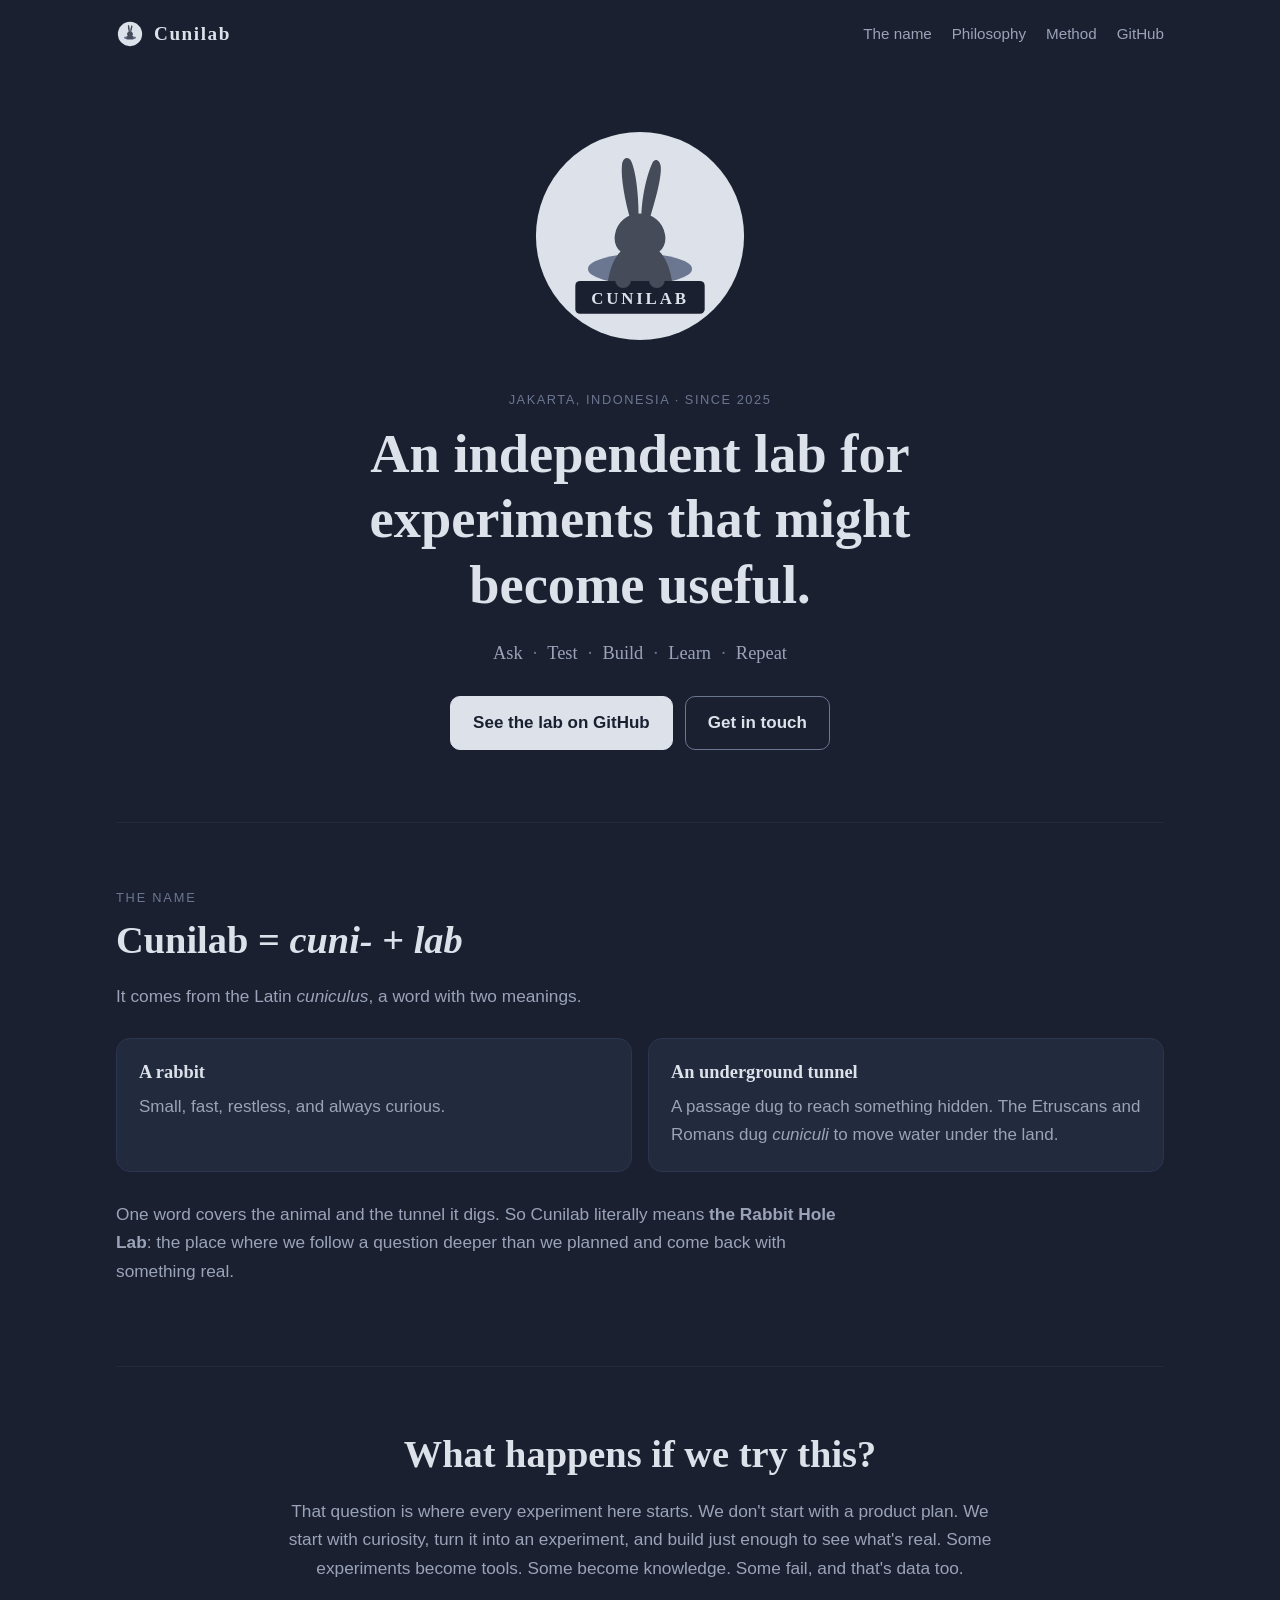
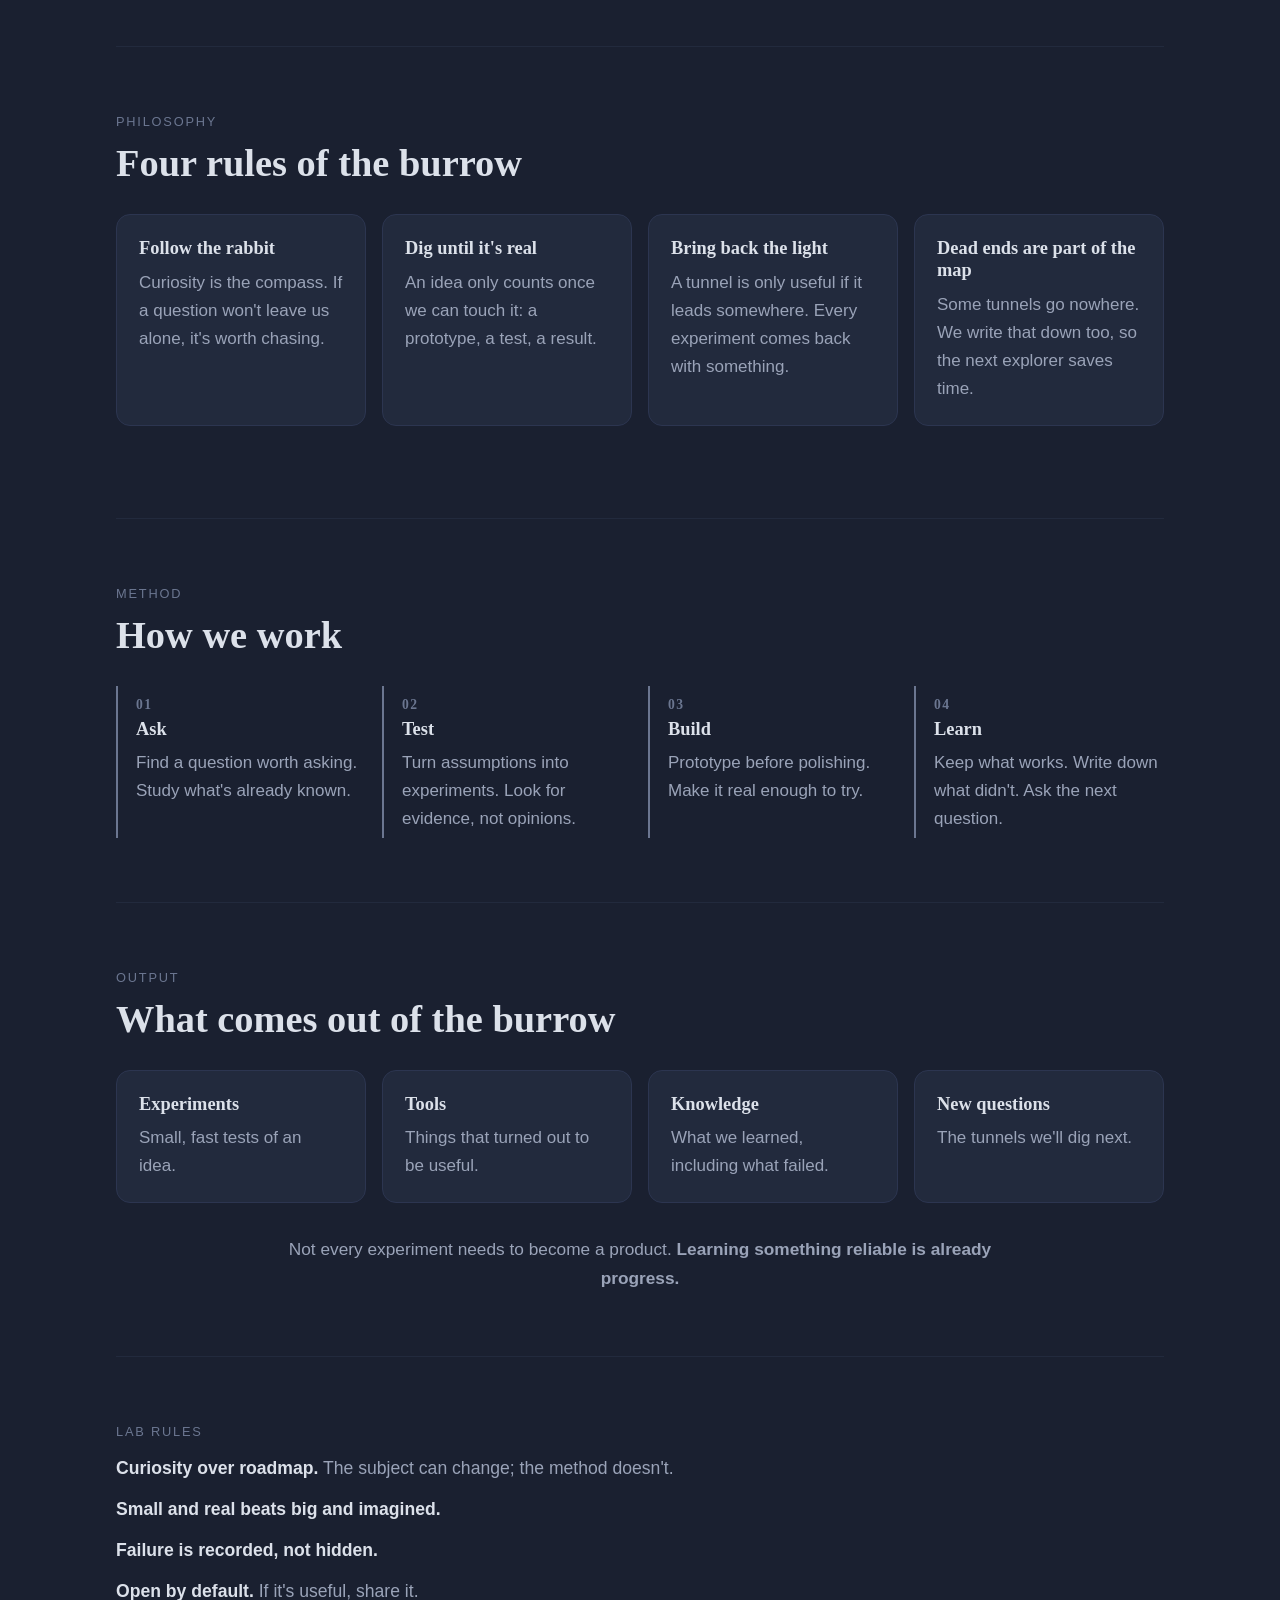
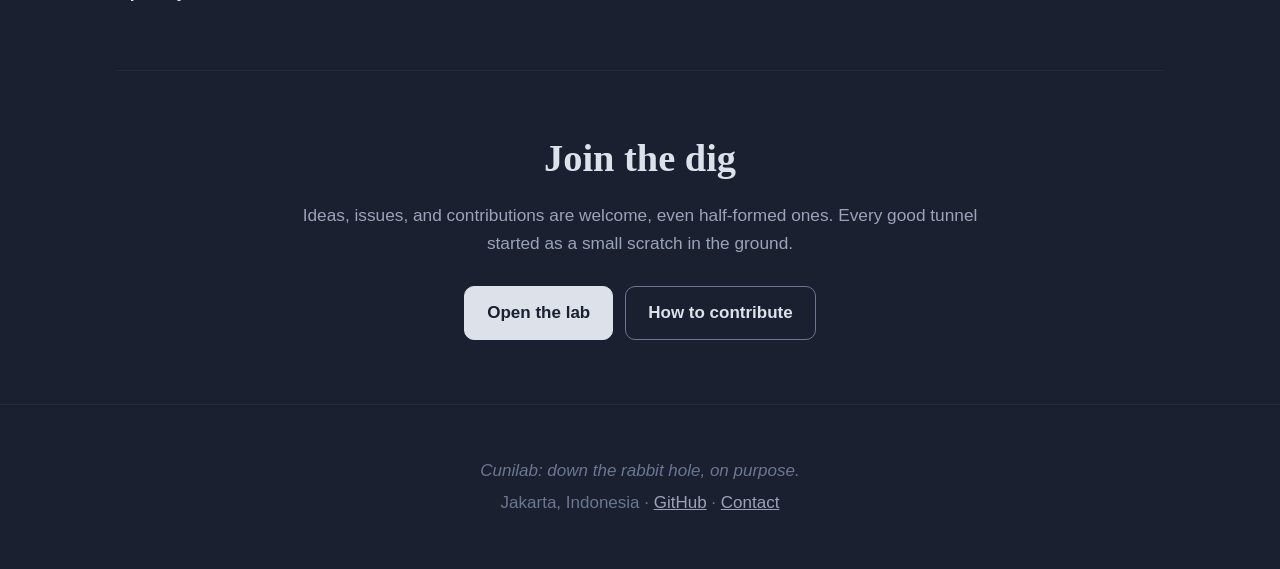
==== index.html @ 13db9ada "Replace Vellixia site with new Cunilab site Single static page built from the org profile: name mean" ====
<!DOCTYPE html>
<html lang="en">
<head>
  <meta charset="UTF-8" />
  <meta name="viewport" content="width=device-width, initial-scale=1.0" />
  <meta name="theme-color" content="#1A2030" />
  <title>Cunilab: down the rabbit hole, on purpose</title>
  <meta name="description" content="Cunilab is an independent lab for experiments that might become useful. Ask. Test. Build. Learn. Repeat." />
  <link rel="canonical" href="https://cunilab.github.io/" />
  <link rel="icon" type="image/svg+xml" href="./favicon.svg" />
  <link rel="apple-touch-icon" href="./apple-touch-icon.png" />

  <meta property="og:type" content="website" />
  <meta property="og:site_name" content="Cunilab" />
  <meta property="og:title" content="Cunilab: down the rabbit hole, on purpose" />
  <meta property="og:description" content="An independent lab for experiments that might become useful." />
  <meta property="og:image" content="https://cunilab.github.io/og.png" />
  <meta property="og:image:width" content="1200" />
  <meta property="og:image:height" content="630" />
  <meta property="og:url" content="https://cunilab.github.io/" />
  <meta name="twitter:card" content="summary_large_image" />

  <script type="application/ld+json">
  {
    "@context": "https://schema.org",
    "@type": "Organization",
    "name": "Cunilab",
    "url": "https://cunilab.github.io/",
    "logo": "https://cunilab.github.io/apple-touch-icon.png",
    "description": "An independent lab for experiments that might become useful.",
    "foundingDate": "2025",
    "foundingLocation": "Jakarta, Indonesia",
    "sameAs": ["https://github.com/cunilab"]
  }
  </script>

  <link rel="stylesheet" href="./styles.css" />
</head>
<body>
  <header class="nav">
    <a href="./" class="brand"><img src="./favicon.svg" alt="" width="28" height="28" /><span>Cunilab</span></a>
    <nav>
      <a href="#name">The name</a>
      <a href="#philosophy">Philosophy</a>
      <a href="#method">Method</a>
      <a href="https://github.com/cunilab" rel="noopener">GitHub</a>
    </nav>
  </header>

  <main>
    <section class="hero">
      <img src="./logo.svg" alt="Cunilab logo: a rabbit climbing out of its hole, holding the Cunilab sign" class="hero-logo" width="240" height="240" />
      <p class="eyebrow">Jakarta, Indonesia · Since 2025</p>
      <h1>An independent lab for experiments that might become&nbsp;useful.</h1>
      <p class="loop">Ask <span>·</span> Test <span>·</span> Build <span>·</span> Learn <span>·</span> Repeat</p>
      <div class="cta">
        <a class="btn primary" href="https://github.com/cunilab" rel="noopener">See the lab on GitHub</a>
        <a class="btn" href="mailto:andresholivin01@gmail.com">Get in touch</a>
      </div>
    </section>

    <section id="name" class="section">
      <p class="label">The name</p>
      <h2>Cunilab = <em>cuni-</em> + <em>lab</em></h2>
      <p class="lead">It comes from the Latin <em>cuniculus</em>, a word with two meanings.</p>
      <div class="pair">
        <article class="card">
          <h3>A rabbit</h3>
          <p>Small, fast, restless, and always curious.</p>
        </article>
        <article class="card">
          <h3>An underground tunnel</h3>
          <p>A passage dug to reach something hidden. The Etruscans and Romans dug <em>cuniculi</em> to move water under the land.</p>
        </article>
      </div>
      <p class="lead">One word covers the animal and the tunnel it digs. So Cunilab literally means <strong>the Rabbit Hole Lab</strong>: the place where we follow a question deeper than we planned and come back with something real.</p>
    </section>

    <section class="section quote">
      <h2>What happens if we try this?</h2>
      <p class="lead">That question is where every experiment here starts. We don't start with a product plan. We start with curiosity, turn it into an experiment, and build just enough to see what's real. Some experiments become tools. Some become knowledge. Some fail, and that's data too.</p>
    </section>

    <section id="philosophy" class="section">
      <p class="label">Philosophy</p>
      <h2>Four rules of the burrow</h2>
      <div class="grid four">
        <article class="card"><h3>Follow the rabbit</h3><p>Curiosity is the compass. If a question won't leave us alone, it's worth chasing.</p></article>
        <article class="card"><h3>Dig until it's real</h3><p>An idea only counts once we can touch it: a prototype, a test, a result.</p></article>
        <article class="card"><h3>Bring back the light</h3><p>A tunnel is only useful if it leads somewhere. Every experiment comes back with something.</p></article>
        <article class="card"><h3>Dead ends are part of the map</h3><p>Some tunnels go nowhere. We write that down too, so the next explorer saves time.</p></article>
      </div>
    </section>

    <section id="method" class="section">
      <p class="label">Method</p>
      <h2>How we work</h2>
      <ol class="steps">
        <li><span>01</span><h3>Ask</h3><p>Find a question worth asking. Study what's already known.</p></li>
        <li><span>02</span><h3>Test</h3><p>Turn assumptions into experiments. Look for evidence, not opinions.</p></li>
        <li><span>03</span><h3>Build</h3><p>Prototype before polishing. Make it real enough to try.</p></li>
        <li><span>04</span><h3>Learn</h3><p>Keep what works. Write down what didn't. Ask the next question.</p></li>
      </ol>
    </section>

    <section class="section">
      <p class="label">Output</p>
      <h2>What comes out of the burrow</h2>
      <div class="grid four">
        <article class="card"><h3>Experiments</h3><p>Small, fast tests of an idea.</p></article>
        <article class="card"><h3>Tools</h3><p>Things that turned out to be useful.</p></article>
        <article class="card"><h3>Knowledge</h3><p>What we learned, including what failed.</p></article>
        <article class="card"><h3>New questions</h3><p>The tunnels we'll dig next.</p></article>
      </div>
      <p class="lead center">Not every experiment needs to become a product. <strong>Learning something reliable is already progress.</strong></p>
    </section>

    <section class="section">
      <p class="label">Lab rules</p>
      <ul class="rules">
        <li><strong>Curiosity over roadmap.</strong> The subject can change; the method doesn't.</li>
        <li><strong>Small and real beats big and imagined.</strong></li>
        <li><strong>Failure is recorded, not hidden.</strong></li>
        <li><strong>Open by default.</strong> If it's useful, share it.</li>
      </ul>
    </section>

    <section class="section join">
      <h2>Join the dig</h2>
      <p class="lead">Ideas, issues, and contributions are welcome, even half-formed ones. Every good tunnel started as a small scratch in the ground.</p>
      <div class="cta">
        <a class="btn primary" href="https://github.com/cunilab" rel="noopener">Open the lab</a>
        <a class="btn" href="https://github.com/cunilab/.github/blob/main/CONTRIBUTING.md" rel="noopener">How to contribute</a>
      </div>
    </section>
  </main>

  <footer class="footer">
    <p><em>Cunilab: down the rabbit hole, on purpose.</em></p>
    <p>Jakarta, Indonesia · <a href="https://github.com/cunilab" rel="noopener">GitHub</a> · <a href="mailto:andresholivin01@gmail.com">Contact</a></p>
  </footer>
</body>
</html>
---- styles.css ----
:root {
  --slate: #1A2030;
  --slate-2: #222a3d;
  --silver: #DCE1EA;
  --grey: #6B7690;
  --graphite: #454B59;
  --muted: #9AA3B8;
  --serif: Georgia, "Times New Roman", serif;
  --sans: -apple-system, BlinkMacSystemFont, "Segoe UI", Roboto, sans-serif;
}

* { box-sizing: border-box; }
html { scroll-behavior: smooth; }
body {
  margin: 0;
  background: var(--slate);
  color: var(--silver);
  font: 17px/1.65 var(--sans);
}
a { color: var(--silver); }
h1, h2, h3 { font-family: var(--serif); line-height: 1.2; margin: 0 0 .5em; }
h2 { font-size: clamp(1.7rem, 4vw, 2.4rem); }
h3 { font-size: 1.15rem; }
em { font-style: italic; }

.nav {
  display: flex; justify-content: space-between; align-items: center;
  max-width: 1080px; margin: 0 auto; padding: 20px 16px;
}
.brand { display: flex; gap: 10px; align-items: center; text-decoration: none; font: bold 1.2rem var(--serif); letter-spacing: .08em; }
.nav nav { display: flex; gap: 20px; flex-wrap: wrap; }
.nav nav a { text-decoration: none; color: var(--muted); font-size: .95rem; }
.nav nav a:hover { color: var(--silver); }

main { max-width: 1080px; margin: 0 auto; padding: 0 16px; }

.hero { text-align: center; padding: 48px 0 72px; }
.hero-logo { width: min(240px, 60vw); height: auto; }
.eyebrow { color: var(--grey); letter-spacing: .12em; text-transform: uppercase; font-size: .8rem; margin: 24px 0 12px; }
.hero h1 { font-size: clamp(2rem, 5.5vw, 3.4rem); max-width: 820px; margin: 0 auto 20px; }
.loop { font-family: var(--serif); font-size: 1.15rem; color: var(--muted); }
.loop span { color: var(--grey); margin: 0 .3em; }

.cta { display: flex; gap: 12px; justify-content: center; flex-wrap: wrap; margin-top: 28px; }
.btn {
  display: inline-block; padding: 12px 22px; border-radius: 10px;
  border: 1px solid var(--grey); text-decoration: none; font-weight: 600;
}
.btn.primary { background: var(--silver); color: var(--slate); border-color: var(--silver); }
.btn:hover { border-color: var(--silver); }

.section { padding: 64px 0; border-top: 1px solid var(--slate-2); }
.label { color: var(--grey); letter-spacing: .14em; text-transform: uppercase; font-size: .8rem; margin: 0 0 8px; }
.lead { color: var(--muted); max-width: 720px; font-size: 1.08rem; }
.center { text-align: center; margin: 32px auto 0; }

.quote, .join { text-align: center; }
.quote .lead, .join .lead { margin: 0 auto; }

.pair, .grid { display: grid; gap: 16px; margin: 28px 0; }
.pair { grid-template-columns: repeat(auto-fit, minmax(260px, 1fr)); }
.grid.four { grid-template-columns: repeat(auto-fit, minmax(220px, 1fr)); }
.card {
  background: var(--slate-2); border: 1px solid #2c3550;
  border-radius: 14px; padding: 22px;
}
.card p { color: var(--muted); margin: 0; }

.steps {
  list-style: none; padding: 0; margin: 28px 0 0;
  display: grid; gap: 16px; grid-template-columns: repeat(auto-fit, minmax(220px, 1fr));
}
.steps li { border-left: 2px solid var(--grey); padding: 4px 0 4px 18px; }
.steps span { font: bold .85rem var(--serif); color: var(--grey); letter-spacing: .1em; }
.steps p { color: var(--muted); margin: 0; }

.rules { list-style: none; padding: 0; margin: 12px 0 0; display: grid; gap: 12px; }
.rules li { font-size: 1.1rem; color: var(--muted); }
.rules strong { color: var(--silver); }

.footer { text-align: center; color: var(--grey); padding: 48px 16px; border-top: 1px solid var(--slate-2); }
.footer p { margin: 4px 0; }
.footer a { color: var(--muted); }

.error { min-height: 80vh; display: grid; place-items: center; text-align: center; padding: 16px; }
.error img { width: 160px; height: auto; }

@media (max-width: 600px) {
  .nav nav a:not(:last-child) { display: none; }
  .hero { padding-top: 24px; }
}
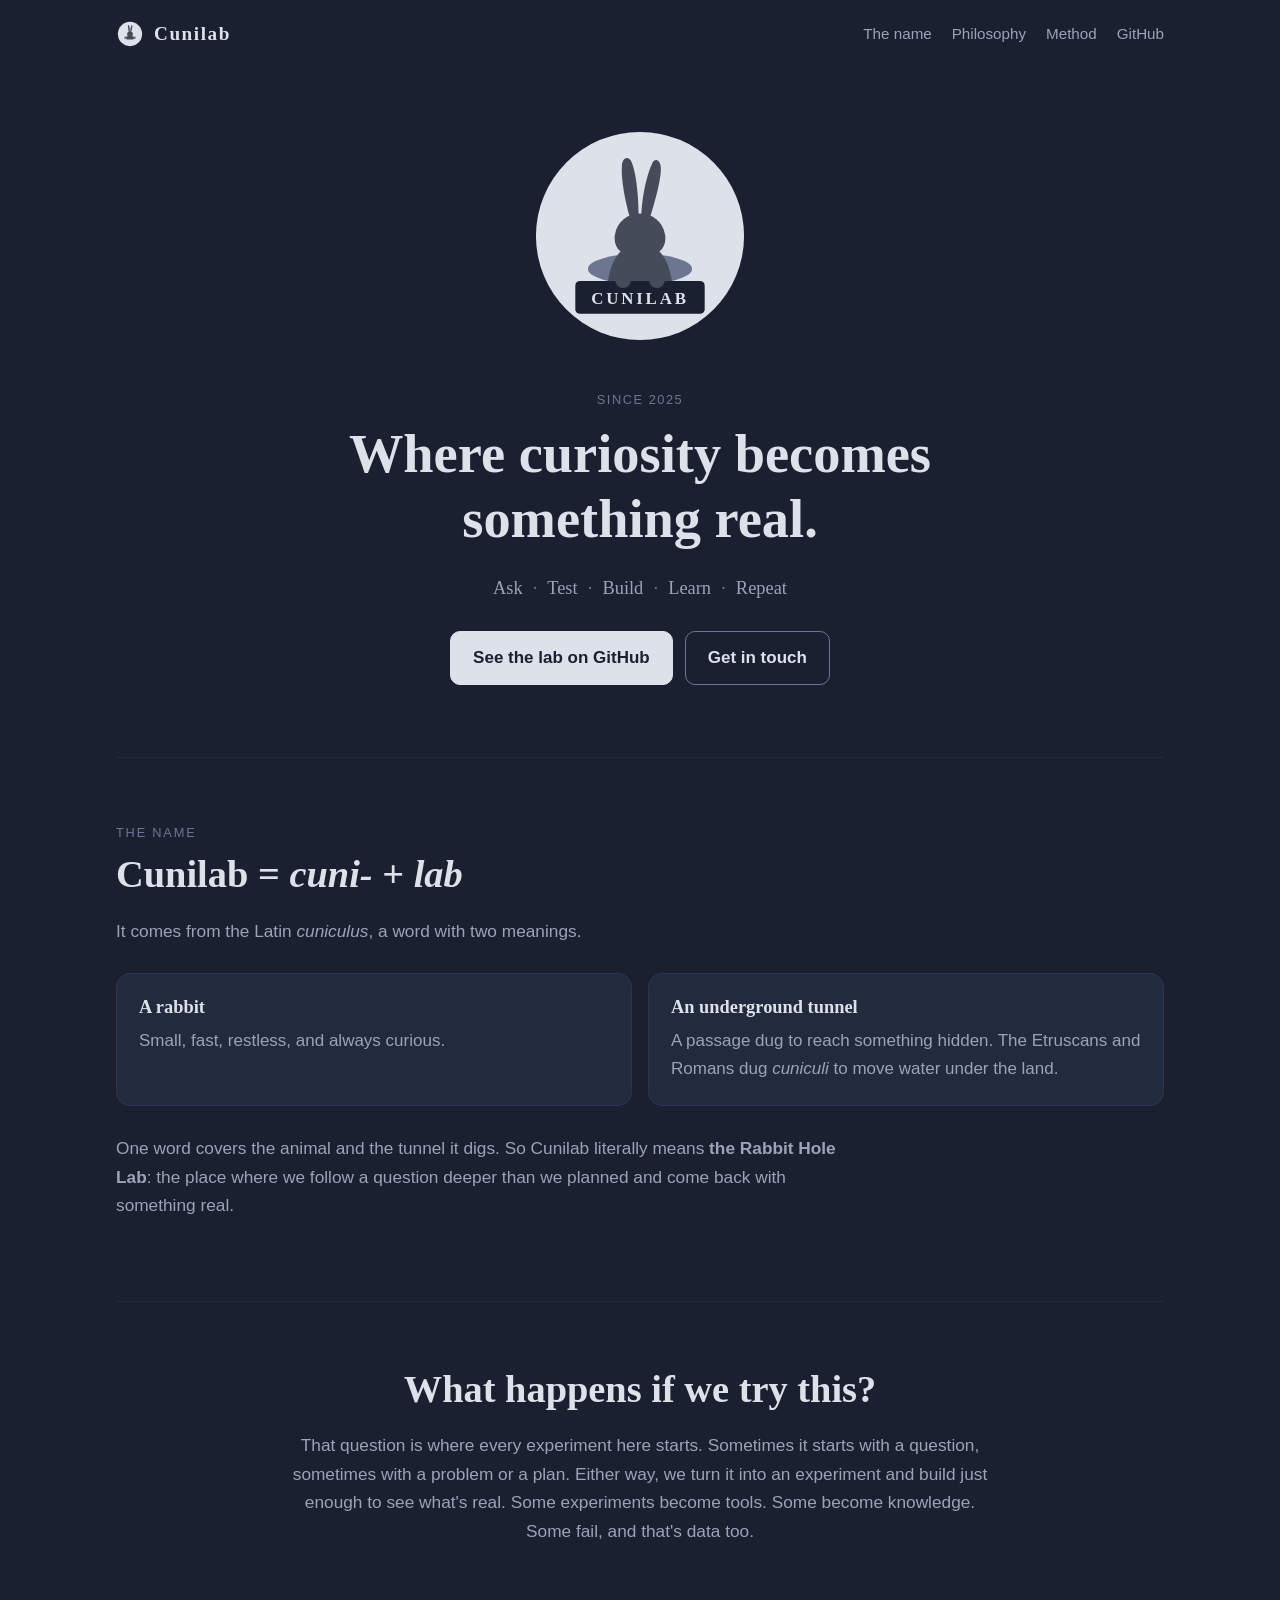
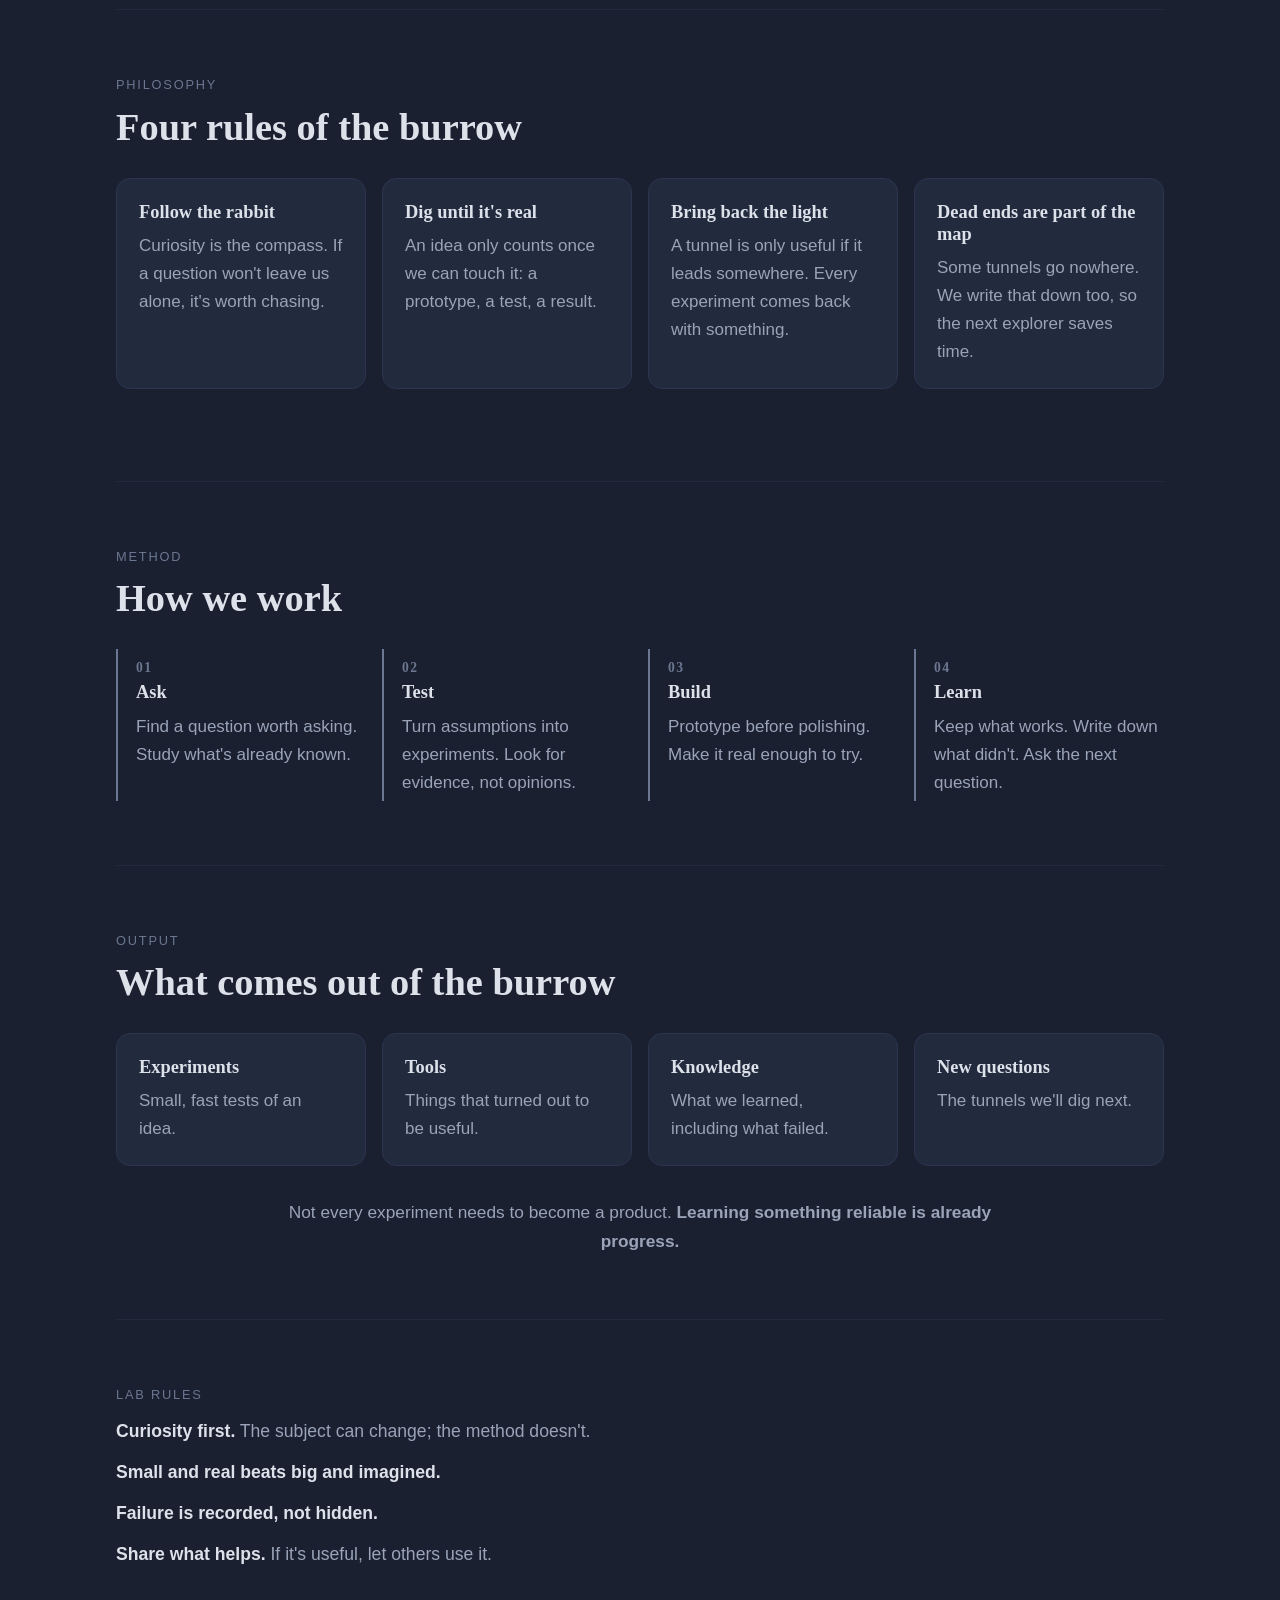
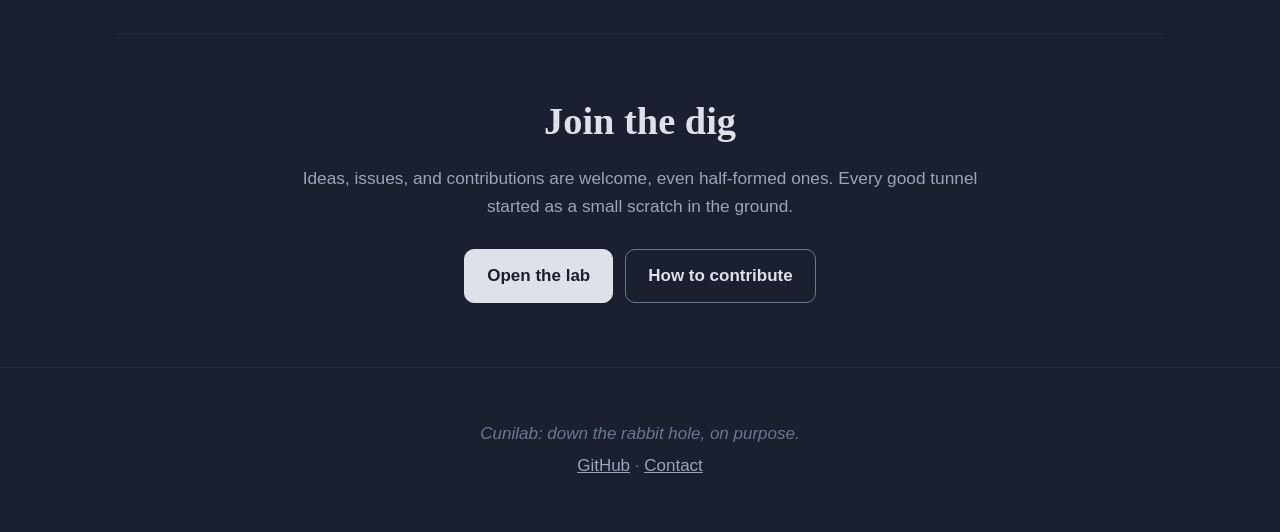
==== commit faf56730: "Broaden wording to stay open to any future direction Drop "independent" and the location, use the ne" ====
--- a/index.html
+++ b/index.html
@@ -5,7 +5,7 @@
   <meta name="viewport" content="width=device-width, initial-scale=1.0" />
   <meta name="theme-color" content="#1A2030" />
   <title>Cunilab: down the rabbit hole, on purpose</title>
-  <meta name="description" content="Cunilab is an independent lab for experiments that might become useful. Ask. Test. Build. Learn. Repeat." />
+  <meta name="description" content="Cunilab: where curiosity becomes something real. Ask. Test. Build. Learn. Repeat." />
   <link rel="canonical" href="https://cunilab.github.io/" />
   <link rel="icon" type="image/svg+xml" href="./favicon.svg" />
   <link rel="apple-touch-icon" href="./apple-touch-icon.png" />
@@ -13,7 +13,7 @@
   <meta property="og:type" content="website" />
   <meta property="og:site_name" content="Cunilab" />
   <meta property="og:title" content="Cunilab: down the rabbit hole, on purpose" />
-  <meta property="og:description" content="An independent lab for experiments that might become useful." />
+  <meta property="og:description" content="Where curiosity becomes something real." />
   <meta property="og:image" content="https://cunilab.github.io/og.png" />
   <meta property="og:image:width" content="1200" />
   <meta property="og:image:height" content="630" />
@@ -27,9 +27,8 @@
     "name": "Cunilab",
     "url": "https://cunilab.github.io/",
     "logo": "https://cunilab.github.io/apple-touch-icon.png",
-    "description": "An independent lab for experiments that might become useful.",
+    "description": "Where curiosity becomes something real.",
     "foundingDate": "2025",
-    "foundingLocation": "Jakarta, Indonesia",
     "sameAs": ["https://github.com/cunilab"]
   }
   </script>
@@ -50,8 +49,8 @@
   <main>
     <section class="hero">
       <img src="./logo.svg" alt="Cunilab logo: a rabbit climbing out of its hole, holding the Cunilab sign" class="hero-logo" width="240" height="240" />
-      <p class="eyebrow">Jakarta, Indonesia · Since 2025</p>
-      <h1>An independent lab for experiments that might become&nbsp;useful.</h1>
+      <p class="eyebrow">Since 2025</p>
+      <h1>Where curiosity becomes something&nbsp;real.</h1>
       <p class="loop">Ask <span>·</span> Test <span>·</span> Build <span>·</span> Learn <span>·</span> Repeat</p>
       <div class="cta">
         <a class="btn primary" href="https://github.com/cunilab" rel="noopener">See the lab on GitHub</a>
@@ -78,7 +77,7 @@
 
     <section class="section quote">
       <h2>What happens if we try this?</h2>
-      <p class="lead">That question is where every experiment here starts. We don't start with a product plan. We start with curiosity, turn it into an experiment, and build just enough to see what's real. Some experiments become tools. Some become knowledge. Some fail, and that's data too.</p>
+      <p class="lead">That question is where every experiment here starts. Sometimes it starts with a question, sometimes with a problem or a plan. Either way, we turn it into an experiment and build just enough to see what's real. Some experiments become tools. Some become knowledge. Some fail, and that's data too.</p>
     </section>
 
     <section id="philosophy" class="section">
@@ -118,10 +117,10 @@
     <section class="section">
       <p class="label">Lab rules</p>
       <ul class="rules">
-        <li><strong>Curiosity over roadmap.</strong> The subject can change; the method doesn't.</li>
+        <li><strong>Curiosity first.</strong> The subject can change; the method doesn't.</li>
         <li><strong>Small and real beats big and imagined.</strong></li>
         <li><strong>Failure is recorded, not hidden.</strong></li>
-        <li><strong>Open by default.</strong> If it's useful, share it.</li>
+        <li><strong>Share what helps.</strong> If it's useful, let others use it.</li>
       </ul>
     </section>
 
@@ -137,7 +136,7 @@
 
   <footer class="footer">
     <p><em>Cunilab: down the rabbit hole, on purpose.</em></p>
-    <p>Jakarta, Indonesia · <a href="https://github.com/cunilab" rel="noopener">GitHub</a> · <a href="mailto:andresholivin01@gmail.com">Contact</a></p>
+    <p><a href="https://github.com/cunilab" rel="noopener">GitHub</a> · <a href="mailto:andresholivin01@gmail.com">Contact</a></p>
   </footer>
 </body>
 </html>
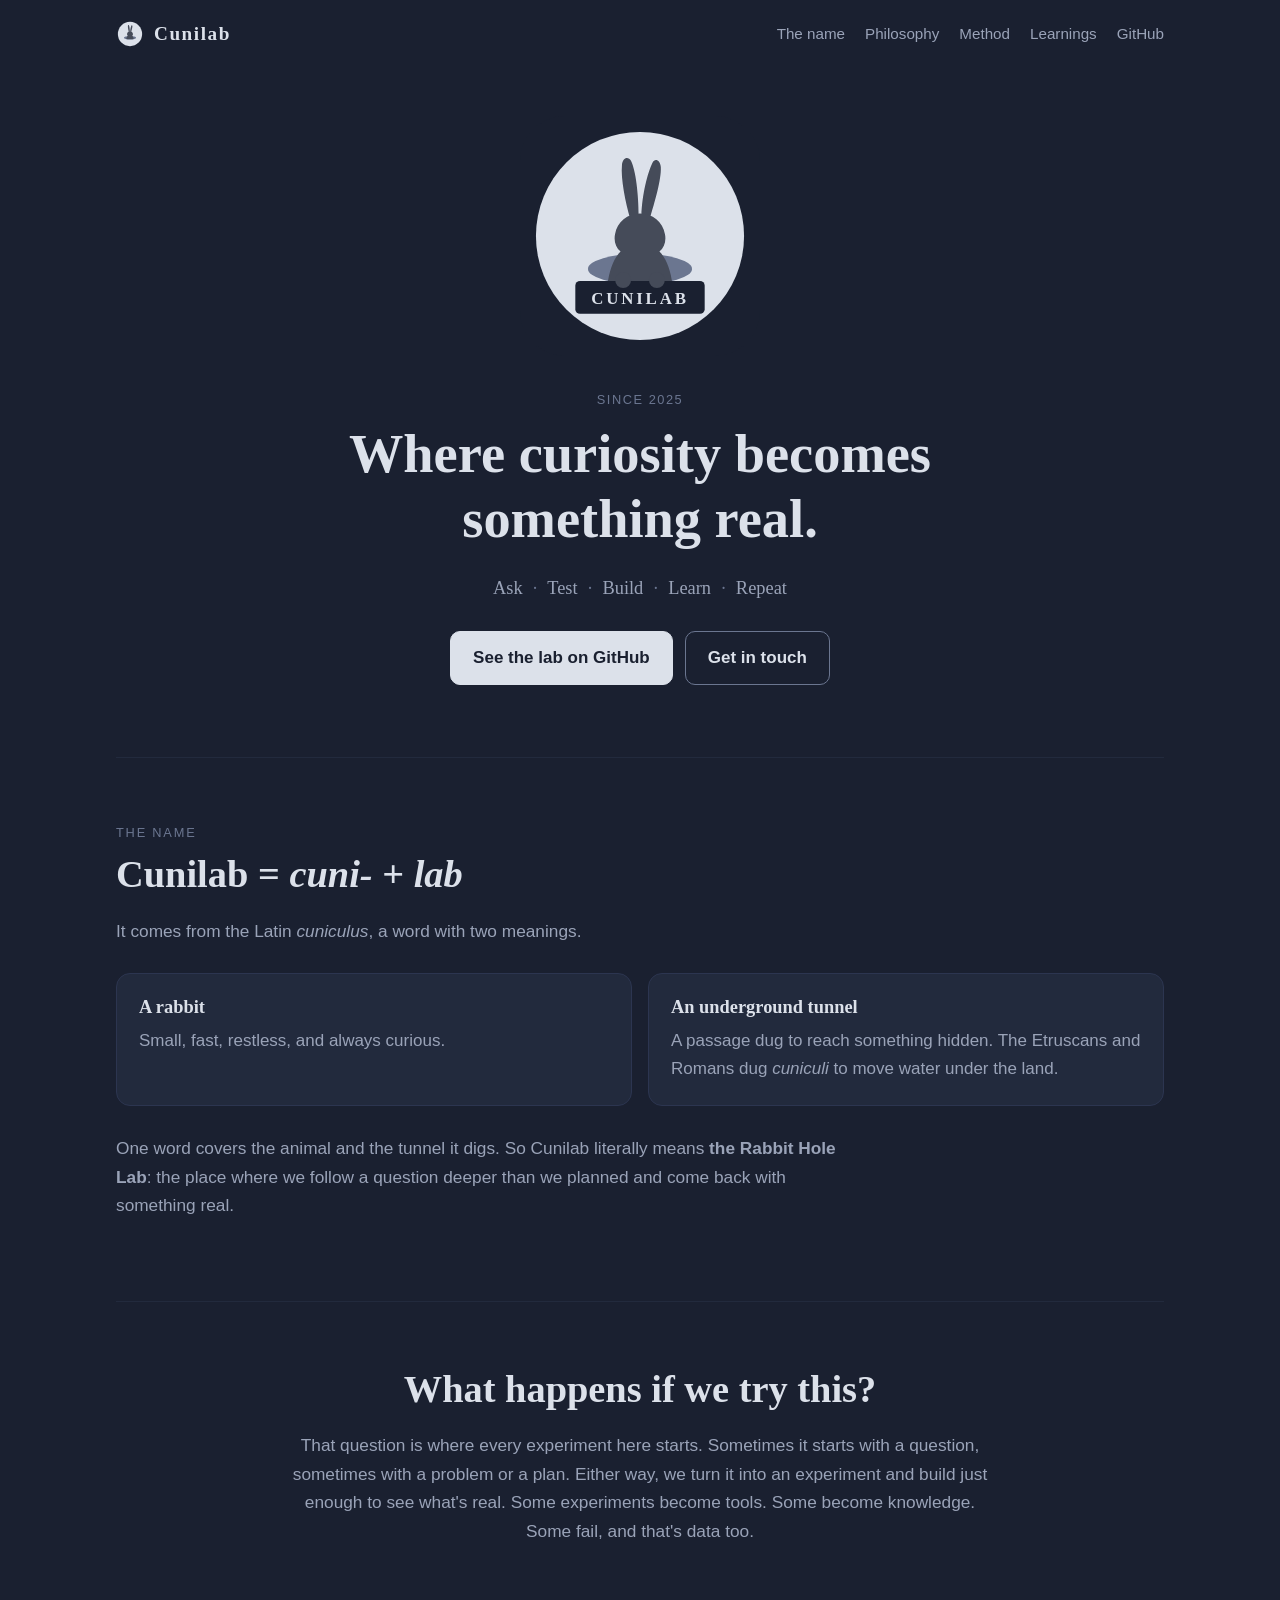
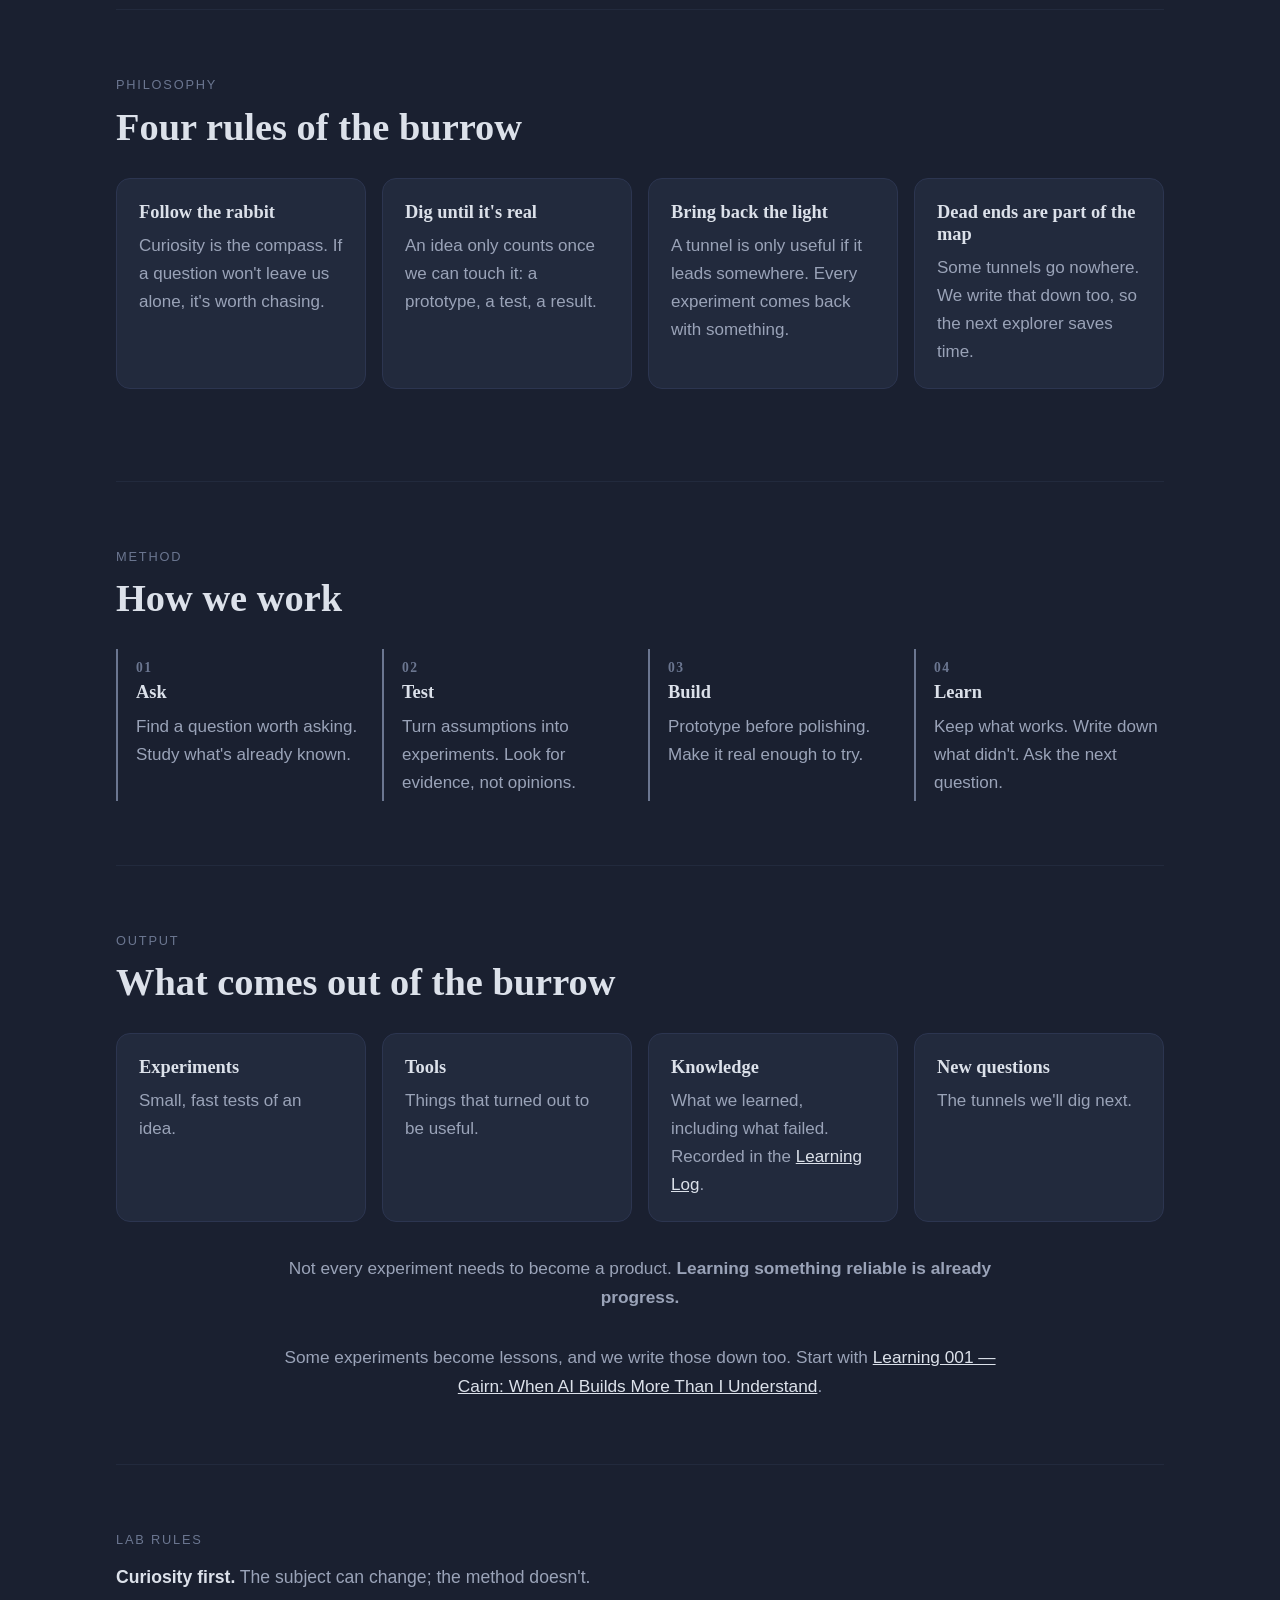
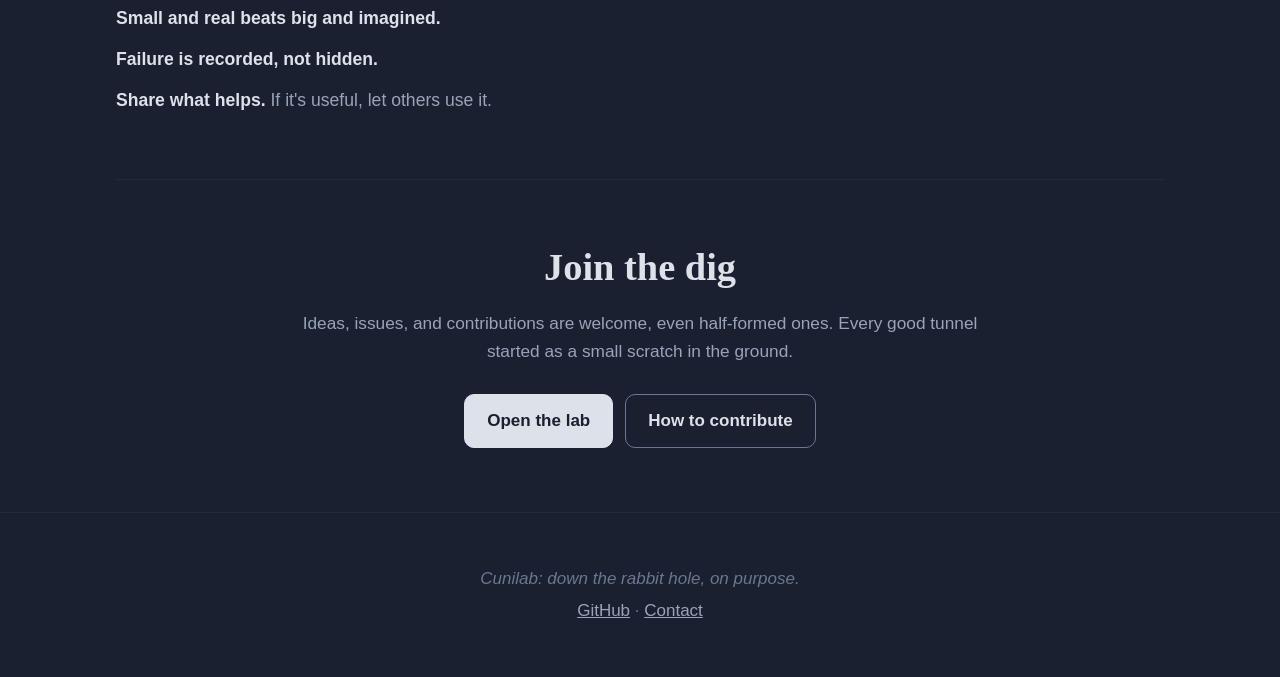
==== commit 599bc96a: "feat: add Cunilab Learning Log and Cairn retrospective - Add /learnings/ index and Learning 001: Cai" ====
--- a/index.html
+++ b/index.html
@@ -42,6 +42,7 @@
       <a href="#name">The name</a>
       <a href="#philosophy">Philosophy</a>
       <a href="#method">Method</a>
+      <a href="./learnings/">Learnings</a>
       <a href="https://github.com/cunilab" rel="noopener">GitHub</a>
     </nav>
   </header>
@@ -108,10 +109,11 @@
       <div class="grid four">
         <article class="card"><h3>Experiments</h3><p>Small, fast tests of an idea.</p></article>
         <article class="card"><h3>Tools</h3><p>Things that turned out to be useful.</p></article>
-        <article class="card"><h3>Knowledge</h3><p>What we learned, including what failed.</p></article>
+        <article class="card"><h3>Knowledge</h3><p>What we learned, including what failed. Recorded in the <a href="./learnings/">Learning Log</a>.</p></article>
         <article class="card"><h3>New questions</h3><p>The tunnels we'll dig next.</p></article>
       </div>
       <p class="lead center">Not every experiment needs to become a product. <strong>Learning something reliable is already progress.</strong></p>
+      <p class="lead center">Some experiments become lessons, and we write those down too. Start with <a href="./learnings/cairn-ai-overdelegation.html">Learning 001 — Cairn: When AI Builds More Than I Understand</a>.</p>
     </section>
 
     <section class="section">
--- a/styles.css
+++ b/styles.css
@@ -65,6 +65,7 @@
   border-radius: 14px; padding: 22px;
 }
 .card p { color: var(--muted); margin: 0; }
+.card h2 { font-size: 1.3rem; }
 
 .steps {
   list-style: none; padding: 0; margin: 28px 0 0;
@@ -86,6 +87,6 @@
 .error img { width: 160px; height: auto; }
 
 @media (max-width: 600px) {
-  .nav nav a:not(:last-child) { display: none; }
+  .nav nav a[href*="#"] { display: none; }
   .hero { padding-top: 24px; }
 }
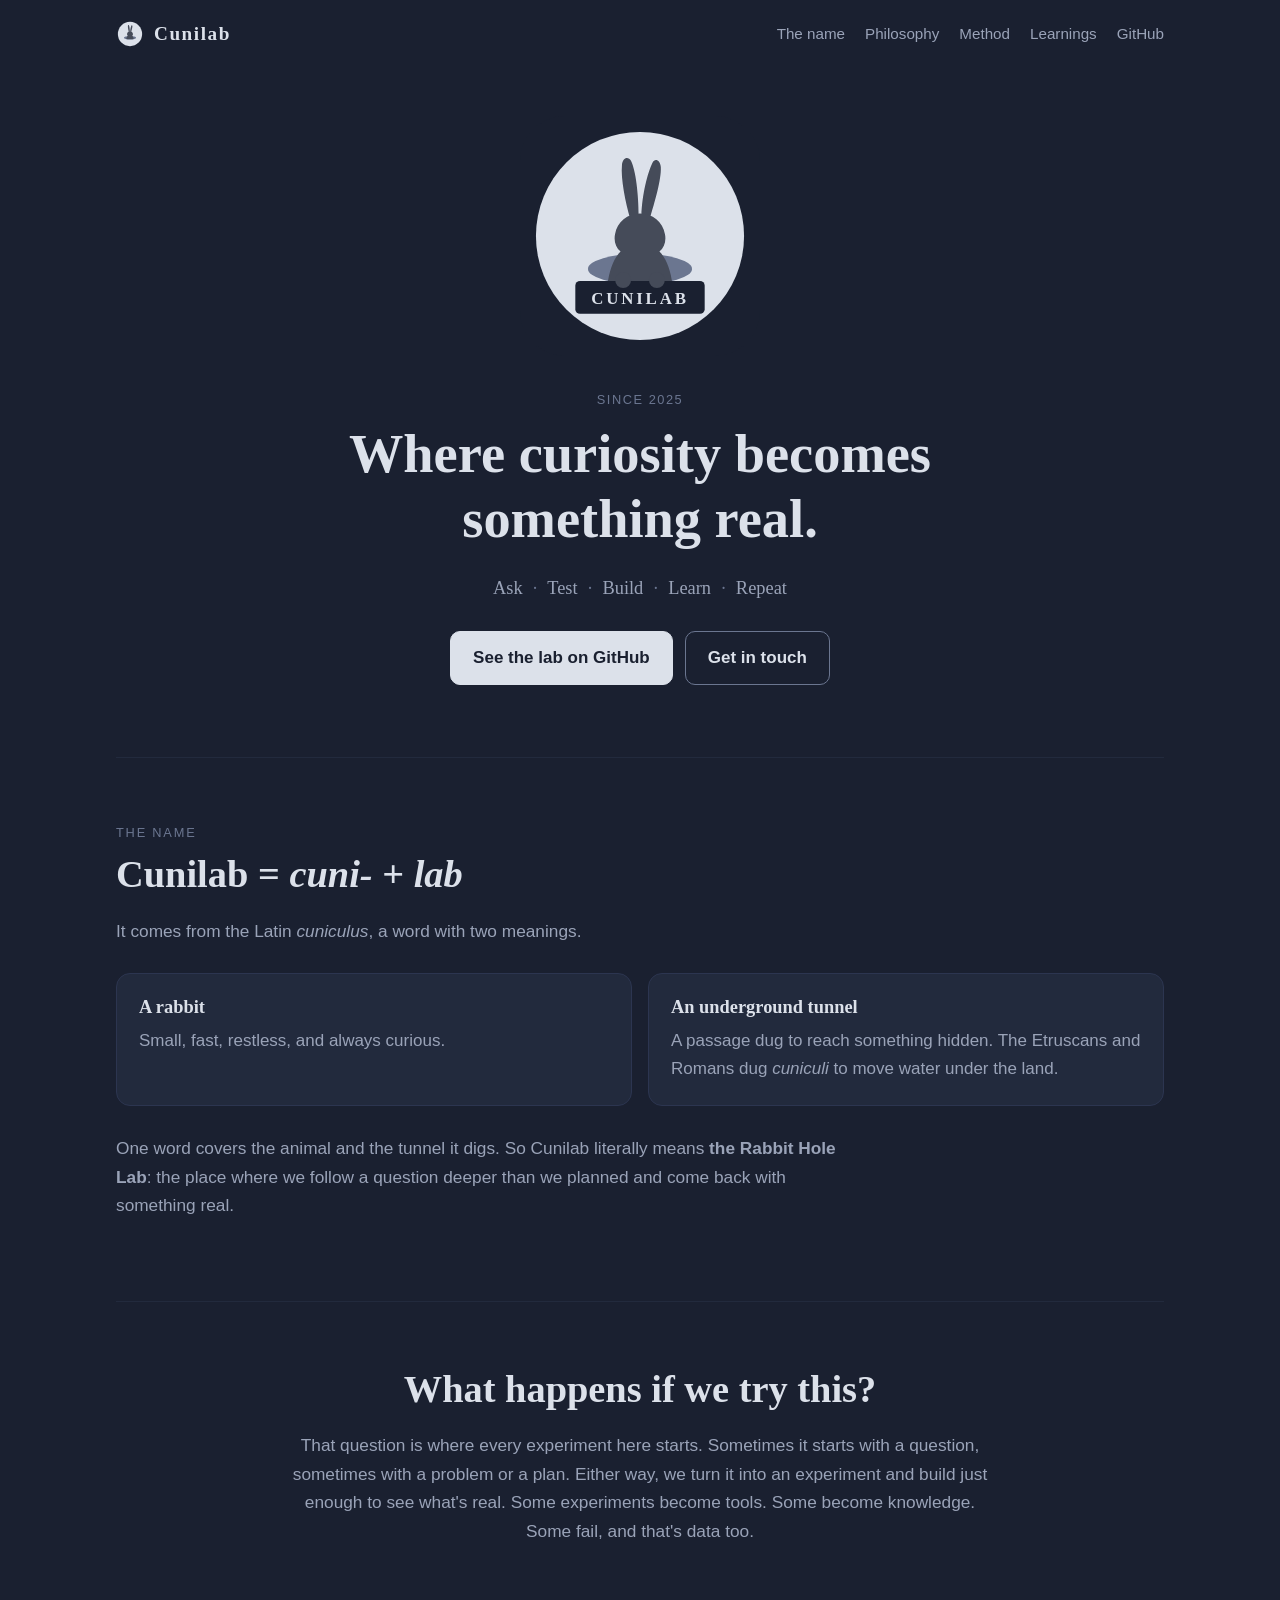
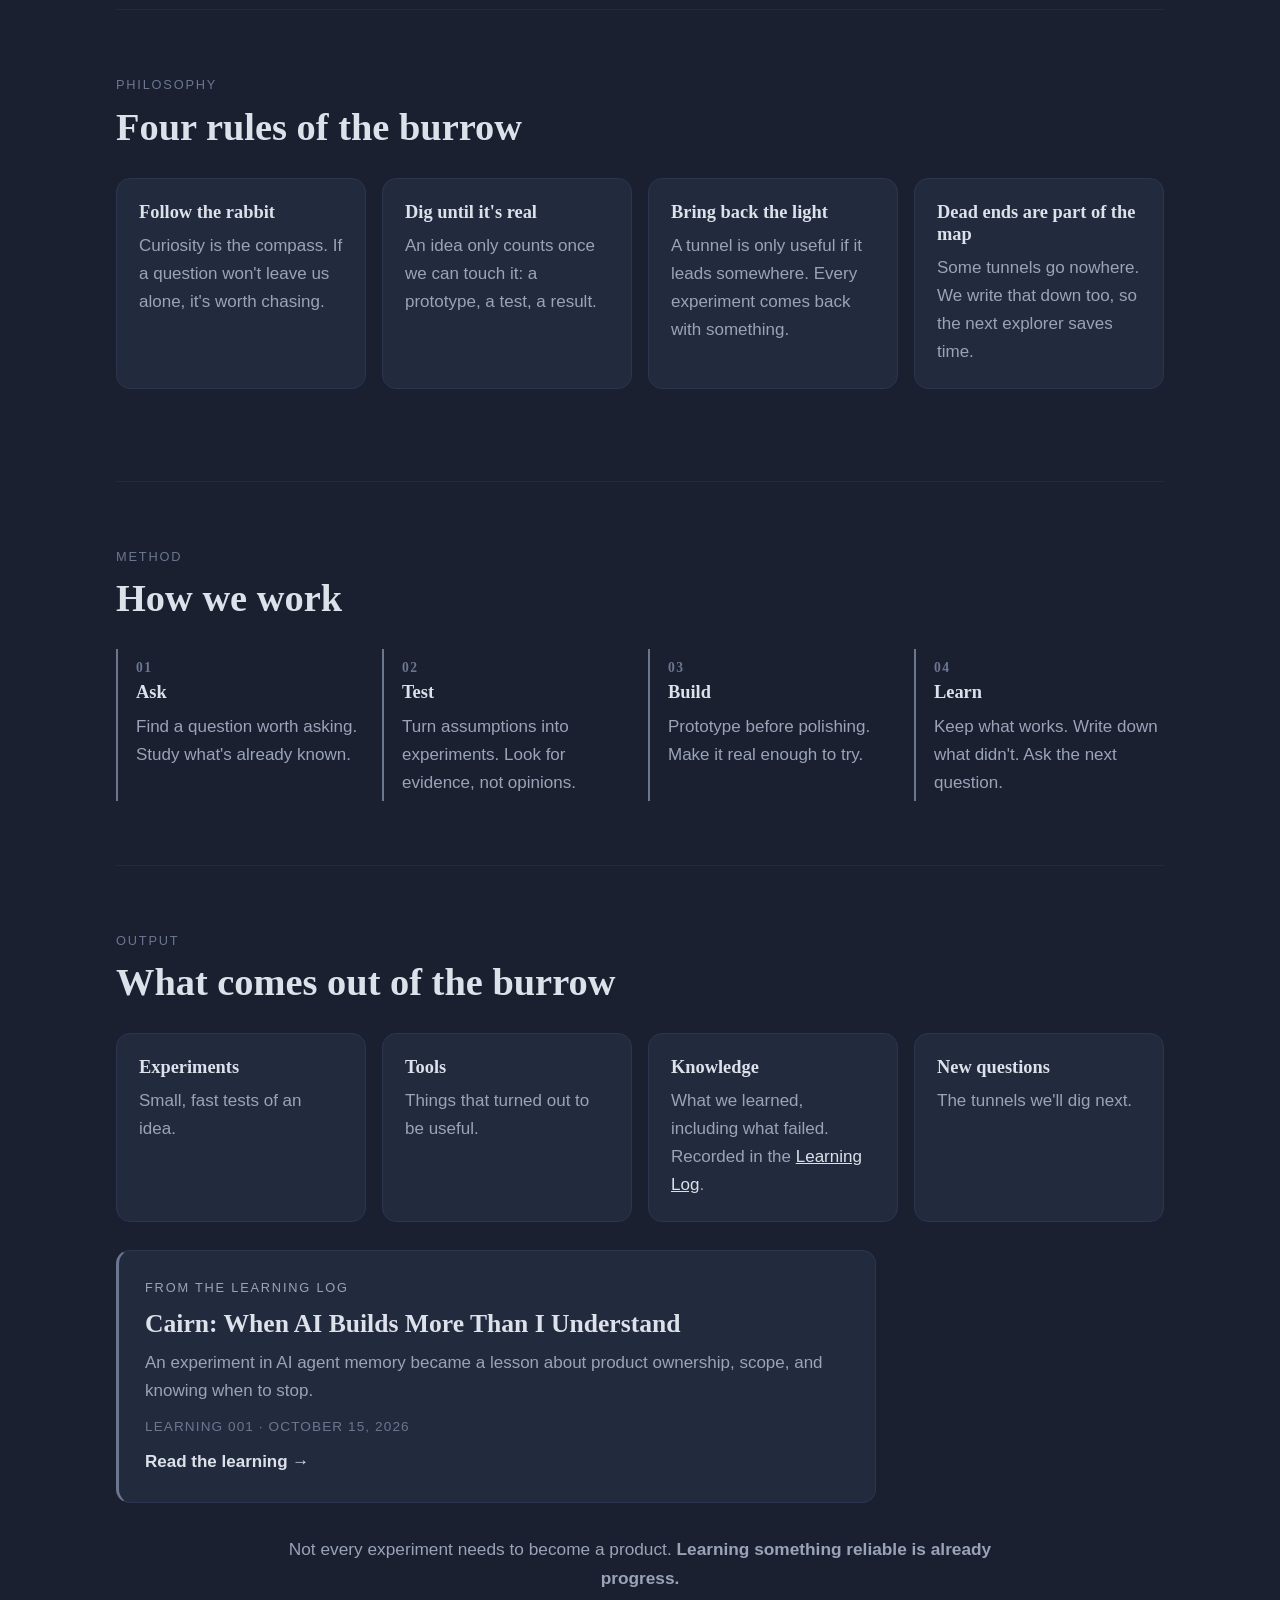
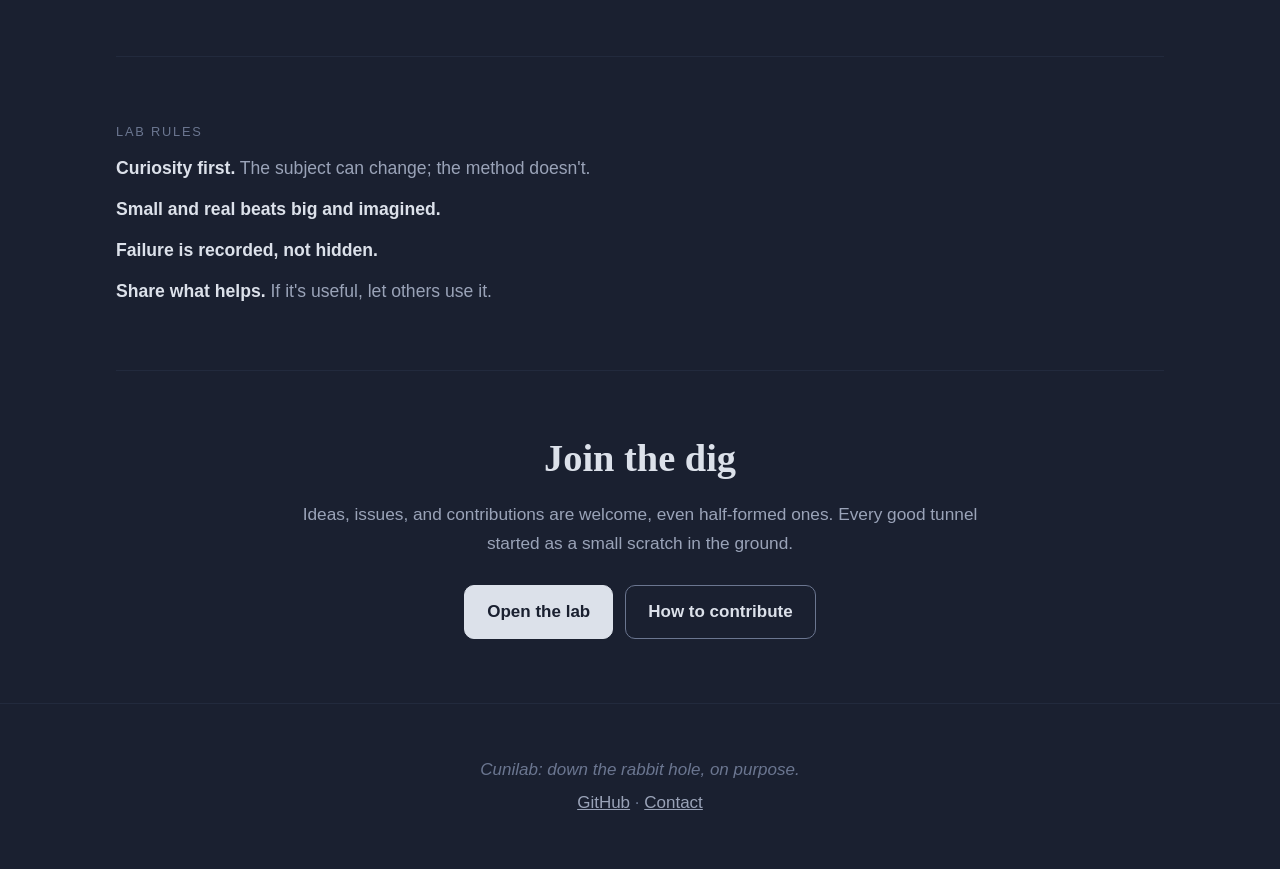
==== commit 6938ee3a: "style: refine Learning Log index, article reading layout, and homepage feature - Index: editorial pa" ====
--- a/index.html
+++ b/index.html
@@ -112,8 +112,14 @@
         <article class="card"><h3>Knowledge</h3><p>What we learned, including what failed. Recorded in the <a href="./learnings/">Learning Log</a>.</p></article>
         <article class="card"><h3>New questions</h3><p>The tunnels we'll dig next.</p></article>
       </div>
+      <aside class="featured">
+        <p class="label">From the Learning Log</p>
+        <h3><a href="./learnings/cairn-ai-overdelegation.html">Cairn: When AI Builds More Than I Understand</a></h3>
+        <p>An experiment in AI agent memory became a lesson about product ownership, scope, and knowing when to stop.</p>
+        <p class="featured-meta">Learning 001 · October 15, 2026</p>
+        <a class="featured-action" href="./learnings/cairn-ai-overdelegation.html">Read the learning →</a>
+      </aside>
       <p class="lead center">Not every experiment needs to become a product. <strong>Learning something reliable is already progress.</strong></p>
-      <p class="lead center">Some experiments become lessons, and we write those down too. Start with <a href="./learnings/cairn-ai-overdelegation.html">Learning 001 — Cairn: When AI Builds More Than I Understand</a>.</p>
     </section>
 
     <section class="section">
--- a/styles.css
+++ b/styles.css
@@ -86,6 +86,89 @@
 .error { min-height: 80vh; display: grid; place-items: center; text-align: center; padding: 16px; }
 .error img { width: 160px; height: auto; }
 
+a:focus-visible { outline: 2px solid var(--silver); outline-offset: 3px; border-radius: 3px; }
+
+/* Learning Log index */
+.page-header { padding: 48px 0 40px; border-top: none; }
+.page-header h1 { font-size: clamp(2.2rem, 5vw, 3rem); margin-bottom: .35em; }
+.page-sub { font: 1.2rem/1.5 var(--serif); color: var(--silver); max-width: 640px; margin: 0 0 12px; }
+
+.learning-card {
+  position: relative;
+  background: var(--slate-2); border: 1px solid #2c3550;
+  border-radius: 14px; padding: 26px;
+  max-width: 760px;
+  transition: border-color .15s ease;
+}
+.learning-card:hover { border-color: var(--grey); }
+.learning-card:focus-within { outline: 2px solid var(--silver); outline-offset: 3px; }
+.learning-meta { display: flex; flex-wrap: wrap; align-items: center; gap: 10px 16px; margin-bottom: 14px; }
+.learning-meta .label { margin: 0; }
+.outcome {
+  font-size: .72rem; letter-spacing: .12em; text-transform: uppercase;
+  color: var(--silver); border: 1px solid var(--grey);
+  border-radius: 999px; padding: 3px 10px; white-space: nowrap;
+}
+.learning-card h2 { font-size: clamp(1.35rem, 3vw, 1.7rem); margin-bottom: .4em; }
+.learning-card p { color: var(--muted); margin: 0; }
+.learning-action {
+  display: inline-block; margin-top: 18px;
+  font-weight: 600; color: var(--silver); text-decoration: none;
+}
+.learning-action::after { content: ""; position: absolute; inset: 0; }
+
+/* Featured Learning (homepage) */
+.featured {
+  background: var(--slate-2); border: 1px solid #2c3550;
+  border-left: 3px solid var(--grey);
+  border-radius: 14px; padding: 26px;
+  max-width: 760px; margin: 28px 0 0;
+}
+.featured h3 { font-size: clamp(1.3rem, 3vw, 1.6rem); margin-bottom: .4em; }
+.featured h3 a { text-decoration: none; }
+.featured h3 a:hover { text-decoration: underline; }
+.featured p { color: var(--muted); margin: 0 0 10px; }
+.featured .featured-meta { font-size: .85rem; letter-spacing: .08em; text-transform: uppercase; color: var(--grey); }
+.featured .featured-action { font-weight: 600; color: var(--silver); text-decoration: none; }
+.featured .featured-action:hover { text-decoration: underline; }
+
+/* Learning Log article */
+.article { max-width: 720px; margin: 0 auto; }
+.article .back { margin: 0 0 28px; }
+.article .back a { color: var(--muted); text-decoration: none; font-size: .95rem; }
+.article .back a:hover { color: var(--silver); }
+.article-meta { font-size: .8rem; letter-spacing: .14em; text-transform: uppercase; color: var(--grey); margin: 0 0 14px; }
+.article h1 { font-size: clamp(2rem, 4.5vw, 2.75rem); margin-bottom: .4em; }
+.article-summary { font: 1.15rem/1.55 var(--serif); color: var(--muted); margin: 0 0 10px; }
+.article-facts { font-size: .95rem; color: var(--muted); margin: 0; padding-bottom: 8px; }
+.article h2 { font-size: clamp(1.45rem, 3.5vw, 1.9rem); margin: 2em 0 .7em; }
+.article p { line-height: 1.7; margin: 0 0 1.15em; }
+.article a { text-decoration: underline; text-underline-offset: 3px; }
+
+.takeaway {
+  background: var(--slate-2); border: 1px solid #2c3550;
+  border-left: 3px solid var(--silver);
+  border-radius: 14px; padding: 20px 24px; margin: 32px 0;
+  font: italic 1.25rem/1.5 var(--serif); color: var(--silver);
+}
+
+.lessons { list-style: none; counter-reset: lesson; padding: 0; margin: 24px 0; display: grid; gap: 18px; }
+.lessons li {
+  counter-increment: lesson;
+  display: grid; grid-template-columns: 2.6rem 1fr; gap: 6px; align-items: baseline;
+}
+.lessons li::before {
+  content: counter(lesson, decimal-leading-zero);
+  font: bold .85rem var(--serif); color: var(--grey); letter-spacing: .1em;
+}
+.lessons li p { margin: 0; line-height: 1.6; }
+
+.evidence { list-style: none; padding: 0; margin: 24px 0 0; display: grid; gap: 14px; }
+.evidence li { padding-left: 18px; position: relative; line-height: 1.55; }
+.evidence li::before { content: "·"; position: absolute; left: 4px; color: var(--grey); font-weight: bold; }
+.evidence .note { display: block; color: var(--muted); font-size: .92rem; }
+.article .note-outro { color: var(--muted); font-size: .95rem; margin: 24px 0 0; }
+
 @media (max-width: 600px) {
   .nav nav a[href*="#"] { display: none; }
   .hero { padding-top: 24px; }
